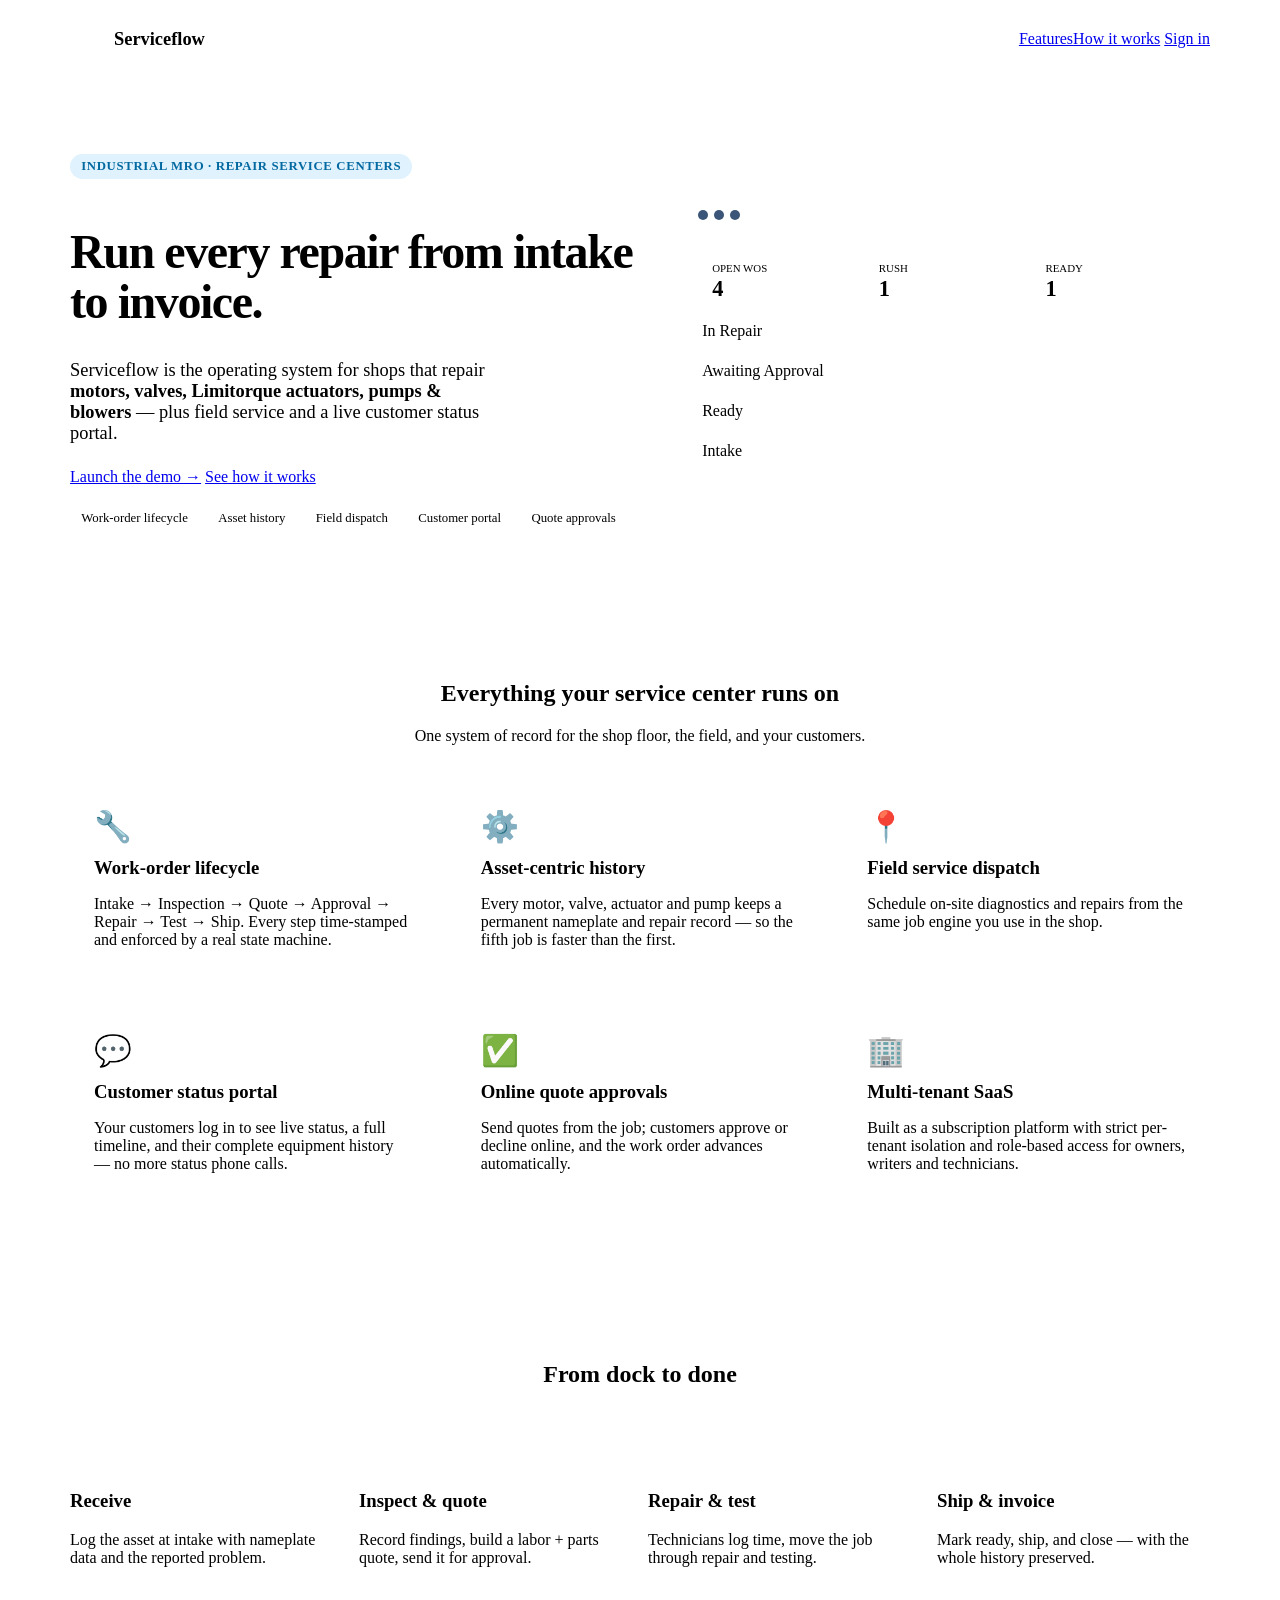
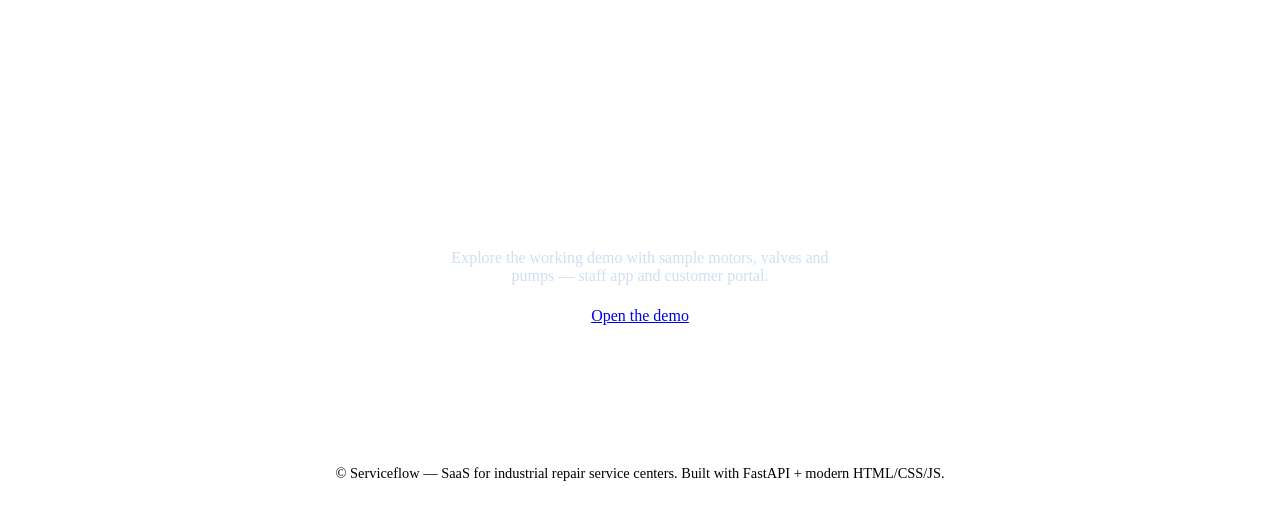
==== frontend/index.html @ b52ffbb3 "Build Serviceflow MVP: SaaS platform for industrial repair service centers Greenfield build of a mul" ====
<!DOCTYPE html>
<html lang="en">
<head>
  <meta charset="UTF-8" />
  <meta name="viewport" content="width=device-width, initial-scale=1.0" />
  <link rel="icon" type="image/svg+xml" href="/assets/img/favicon.svg" />
  <title>Serviceflow — Software for industrial repair service centers</title>
  <link rel="stylesheet" href="/assets/css/design-system.css" />
  <style>
    .nav { position: sticky; top: 0; z-index: 30; background: rgba(255,255,255,.9);
      backdrop-filter: blur(8px); border-bottom: 1px solid var(--line); }
    .nav .inner { max-width: 1140px; margin: 0 auto; padding: 14px 24px; display: flex; align-items: center; justify-content: space-between; }
    .nav .logo-row { display: flex; align-items: center; gap: 10px; font-weight: 800; font-size: 1.15rem; }
    .nav .logo { width: 34px; height: 34px; border-radius: 9px; background: linear-gradient(135deg,var(--brand-500),var(--accent-500)); display: grid; place-items: center; color: #fff; }
    .hero { background: radial-gradient(1200px 500px at 70% -10%, rgba(47,127,209,.18), transparent),
      linear-gradient(180deg, #fff, var(--surface-2)); padding: 84px 24px 64px; }
    .hero .inner { max-width: 1140px; margin: 0 auto; display: grid; grid-template-columns: 1.1fr 1fr; gap: 40px; align-items: center; }
    .hero h1 { font-size: 3rem; line-height: 1.05; letter-spacing: -.03em; }
    .hero .kicker { display:inline-block; background:#e0f2fe; color:#0369a1; font-weight:700; font-size:.8rem;
      padding:.3rem .7rem; border-radius:999px; text-transform:uppercase; letter-spacing:.05em; margin-bottom:16px; }
    .hero p.lead { font-size: 1.15rem; color: var(--ink-700); max-width: 46ch; }
    .mock { background:#fff; border:1px solid var(--line); border-radius: var(--r-lg); box-shadow: var(--sh-lg); overflow:hidden; }
    .mock .bar { background: var(--brand-900); height: 34px; display:flex; align-items:center; gap:6px; padding:0 12px; }
    .mock .bar i { width:10px;height:10px;border-radius:50%;background:#3a5578; display:inline-block; }
    .mock .body { padding: 16px; display:grid; gap:10px; }
    .mock .kpis { display:grid; grid-template-columns: repeat(3,1fr); gap:8px; }
    .mock .kpi { background: var(--surface-2); border:1px solid var(--line); border-radius:8px; padding:10px; }
    .mock .kpi b { font-size:1.4rem; } .mock .kpi span { font-size:.68rem; color:var(--ink-500); text-transform:uppercase; }
    .mock .rowline { height:12px; background:var(--surface-3); border-radius:4px; }
    section.band { max-width: 1140px; margin: 0 auto; padding: 64px 24px; }
    .features { display:grid; grid-template-columns: repeat(3,1fr); gap: 20px; }
    .feature { background:#fff; border:1px solid var(--line); border-radius: var(--r-lg); padding: 24px; box-shadow: var(--sh-sm); }
    .feature .ic { font-size: 1.9rem; } .feature h3 { margin: 12px 0 6px; }
    .steps { display:grid; grid-template-columns: repeat(4,1fr); gap: 16px; counter-reset: s; }
    .step { position: relative; padding-top: 8px; }
    .step::before { counter-increment: s; content: counter(s); display:grid; place-items:center; width:36px; height:36px;
      border-radius:50%; background: var(--brand-600); color:#fff; font-weight:800; margin-bottom:12px; }
    .cta { background: linear-gradient(135deg, var(--brand-800), var(--brand-600)); color:#fff; border-radius: var(--r-xl); padding: 48px; text-align:center; }
    .cta h2 { color:#fff; font-size: 2rem; }
    footer { border-top: 1px solid var(--line); padding: 28px 24px; text-align:center; color: var(--ink-500); font-size:.9rem; }
    .pillrow { display:flex; gap:8px; flex-wrap:wrap; margin-top: 20px; }
    .pillrow .badge { font-size:.8rem; padding:.35rem .7rem; }
    @media (max-width: 820px) { .hero .inner, .features, .steps { grid-template-columns: 1fr; } .hero h1 { font-size: 2.2rem; } }
  </style>
</head>
<body>
  <nav class="nav"><div class="inner">
    <div class="logo-row"><span class="logo">S</span> Serviceflow</div>
    <div class="row"><a href="#features">Features</a><a href="#how">How it works</a>
      <a class="btn btn-primary btn-sm" href="/login.html">Sign in</a></div>
  </div></nav>

  <header class="hero"><div class="inner">
    <div>
      <span class="kicker">Industrial MRO · Repair Service Centers</span>
      <h1>Run every repair from intake to invoice.</h1>
      <p class="lead">Serviceflow is the operating system for shops that repair
        <b>motors, valves, Limitorque actuators, pumps &amp; blowers</b> — plus
        field service and a live customer status portal.</p>
      <div class="row" style="margin-top:24px">
        <a class="btn btn-primary" href="/login.html">Launch the demo →</a>
        <a class="btn btn-ghost" href="#how">See how it works</a>
      </div>
      <div class="pillrow">
        <span class="badge">Work-order lifecycle</span>
        <span class="badge">Asset history</span>
        <span class="badge">Field dispatch</span>
        <span class="badge">Customer portal</span>
        <span class="badge">Quote approvals</span>
      </div>
    </div>
    <div class="mock">
      <div class="bar"><i></i><i></i><i></i></div>
      <div class="body">
        <div class="kpis">
          <div class="kpi"><span>Open WOs</span><br><b>4</b></div>
          <div class="kpi"><span>Rush</span><br><b style="color:var(--accent-600)">1</b></div>
          <div class="kpi"><span>Ready</span><br><b style="color:var(--ok)">1</b></div>
        </div>
        <div class="spread"><span class="badge status in_repair">In Repair</span><div class="rowline" style="width:40%"></div></div>
        <div class="spread"><span class="badge status quote_pending">Awaiting Approval</span><div class="rowline" style="width:55%"></div></div>
        <div class="spread"><span class="badge status ready">Ready</span><div class="rowline" style="width:30%"></div></div>
        <div class="spread"><span class="badge status intake">Intake</span><div class="rowline" style="width:60%"></div></div>
      </div>
    </div>
  </div></header>

  <section class="band" id="features">
    <div style="text-align:center;margin-bottom:40px">
      <h2>Everything your service center runs on</h2>
      <p class="muted">One system of record for the shop floor, the field, and your customers.</p>
    </div>
    <div class="features">
      <div class="feature"><div class="ic">🔧</div><h3>Work-order lifecycle</h3>
        <p class="muted">Intake → Inspection → Quote → Approval → Repair → Test → Ship. Every step time-stamped and enforced by a real state machine.</p></div>
      <div class="feature"><div class="ic">⚙️</div><h3>Asset-centric history</h3>
        <p class="muted">Every motor, valve, actuator and pump keeps a permanent nameplate and repair record — so the fifth job is faster than the first.</p></div>
      <div class="feature"><div class="ic">📍</div><h3>Field service dispatch</h3>
        <p class="muted">Schedule on-site diagnostics and repairs from the same job engine you use in the shop.</p></div>
      <div class="feature"><div class="ic">💬</div><h3>Customer status portal</h3>
        <p class="muted">Your customers log in to see live status, a full timeline, and their complete equipment history — no more status phone calls.</p></div>
      <div class="feature"><div class="ic">✅</div><h3>Online quote approvals</h3>
        <p class="muted">Send quotes from the job; customers approve or decline online, and the work order advances automatically.</p></div>
      <div class="feature"><div class="ic">🏢</div><h3>Multi-tenant SaaS</h3>
        <p class="muted">Built as a subscription platform with strict per-tenant isolation and role-based access for owners, writers and technicians.</p></div>
    </div>
  </section>

  <section class="band" id="how" style="background:var(--surface-2);border-radius:var(--r-xl)">
    <div style="text-align:center;margin-bottom:40px"><h2>From dock to done</h2></div>
    <div class="steps">
      <div class="step"><h3>Receive</h3><p class="muted">Log the asset at intake with nameplate data and the reported problem.</p></div>
      <div class="step"><h3>Inspect &amp; quote</h3><p class="muted">Record findings, build a labor + parts quote, send it for approval.</p></div>
      <div class="step"><h3>Repair &amp; test</h3><p class="muted">Technicians log time, move the job through repair and testing.</p></div>
      <div class="step"><h3>Ship &amp; invoice</h3><p class="muted">Mark ready, ship, and close — with the whole history preserved.</p></div>
    </div>
  </section>

  <section class="band"><div class="cta">
    <h2>See Serviceflow in action</h2>
    <p style="color:#cfe0f2;max-width:52ch;margin:0 auto 22px">Explore the working demo with sample motors, valves and pumps — staff app and customer portal.</p>
    <a class="btn btn-accent" href="/login.html">Open the demo</a>
  </div></section>

  <footer>© Serviceflow — SaaS for industrial repair service centers. Built with FastAPI + modern HTML/CSS/JS.</footer>
</body>
</html>
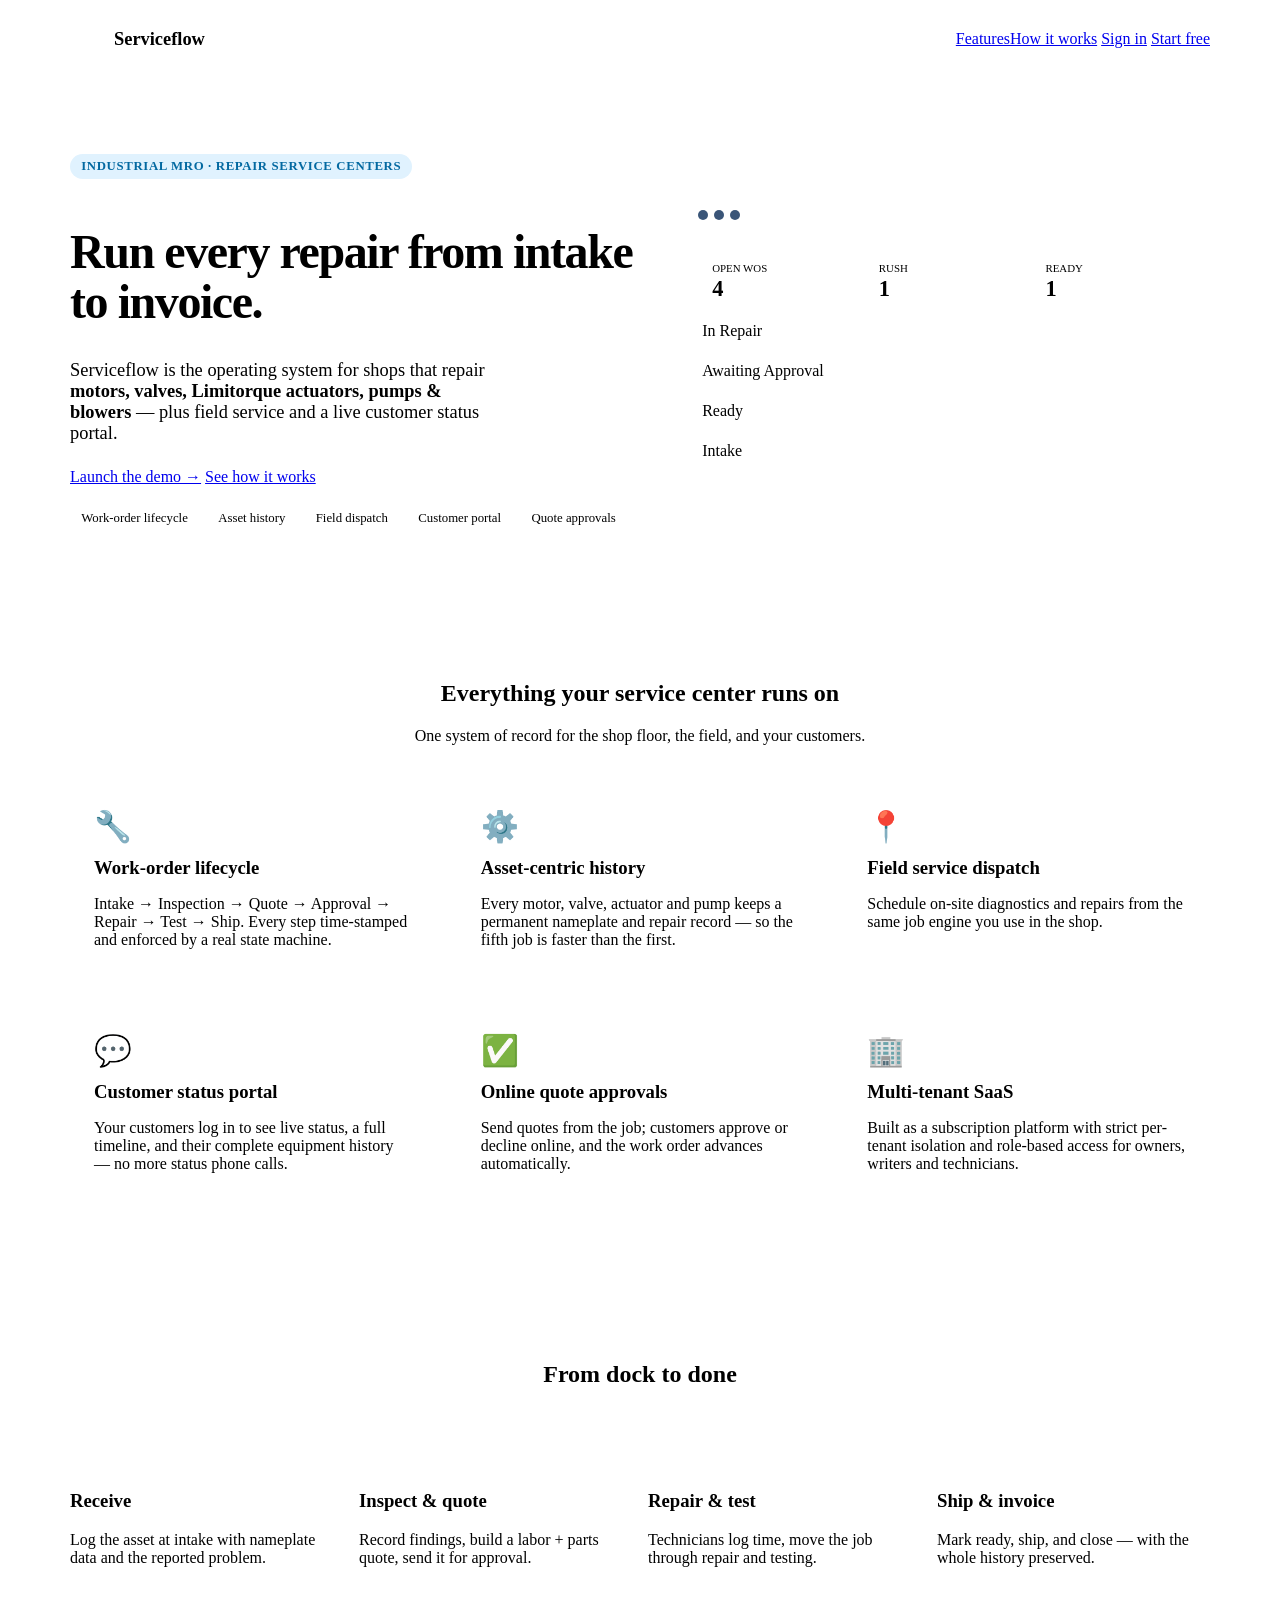
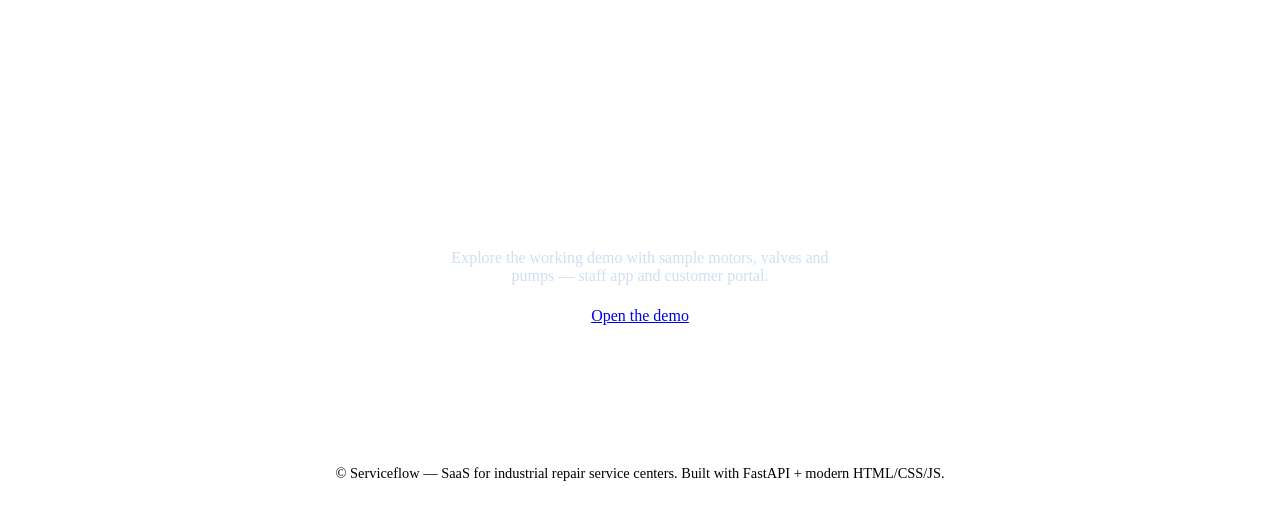
==== commit 0003c3ed: "Add self-serve signup (create organization + owner) The biggest launch blocker: new shops can now re" ====
--- a/frontend/index.html
+++ b/frontend/index.html
@@ -47,7 +47,8 @@
   <nav class="nav"><div class="inner">
     <div class="logo-row"><span class="logo">S</span> Serviceflow</div>
     <div class="row"><a href="#features">Features</a><a href="#how">How it works</a>
-      <a class="btn btn-primary btn-sm" href="/login.html">Sign in</a></div>
+      <a class="btn btn-ghost btn-sm" href="/login.html">Sign in</a>
+      <a class="btn btn-primary btn-sm" href="/signup.html">Start free</a></div>
   </div></nav>
 
   <header class="hero"><div class="inner">
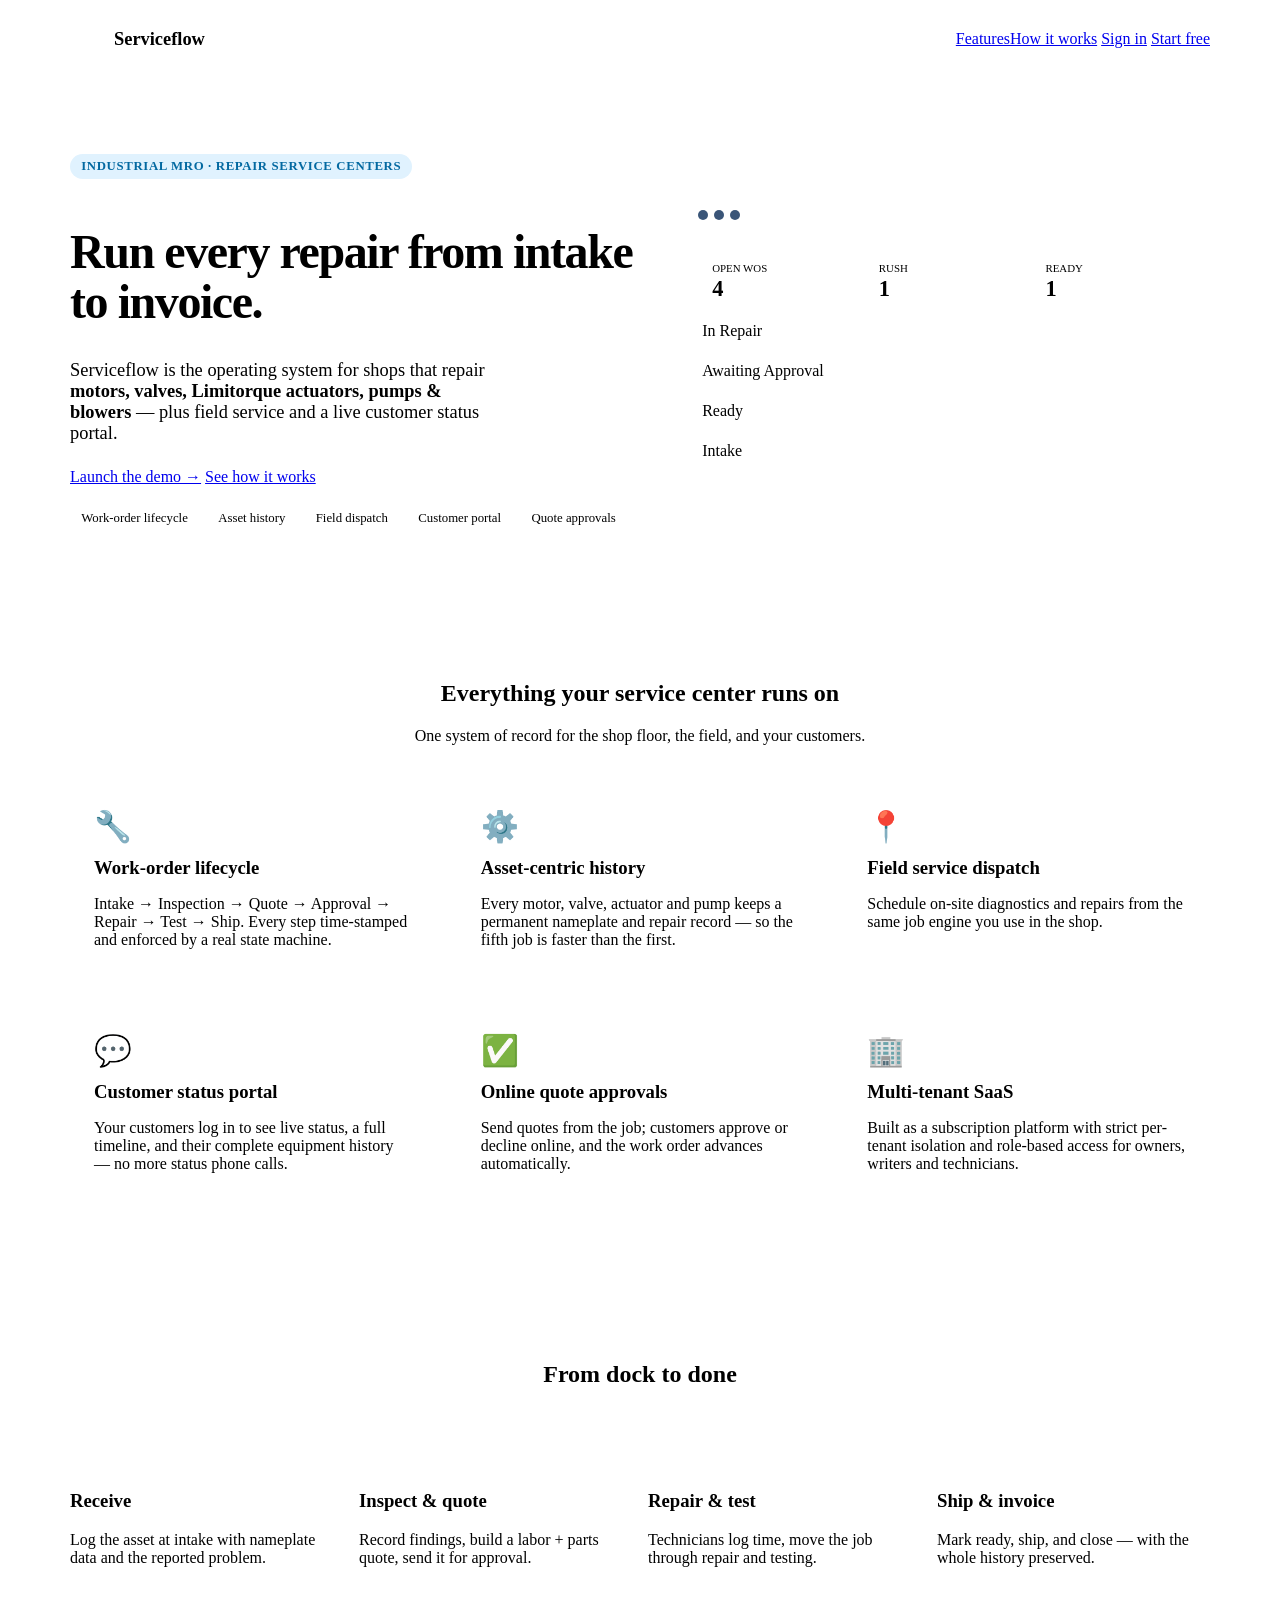
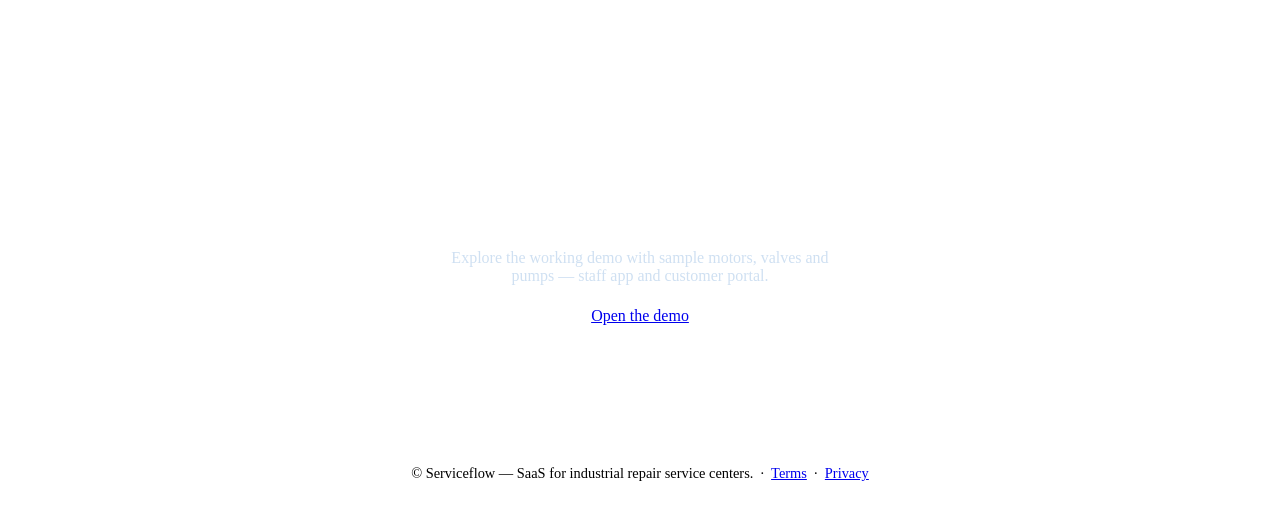
==== commit 97f54e58: "Add Terms of Service and Privacy Policy pages + signup consent A public signup flow needs published " ====
--- a/frontend/index.html
+++ b/frontend/index.html
@@ -123,6 +123,7 @@
     <a class="btn btn-accent" href="/login.html">Open the demo</a>
   </div></section>
 
-  <footer>© Serviceflow — SaaS for industrial repair service centers. Built with FastAPI + modern HTML/CSS/JS.</footer>
+  <footer>© Serviceflow — SaaS for industrial repair service centers.
+    &nbsp;·&nbsp; <a href="/terms.html">Terms</a> &nbsp;·&nbsp; <a href="/privacy.html">Privacy</a></footer>
 </body>
 </html>
